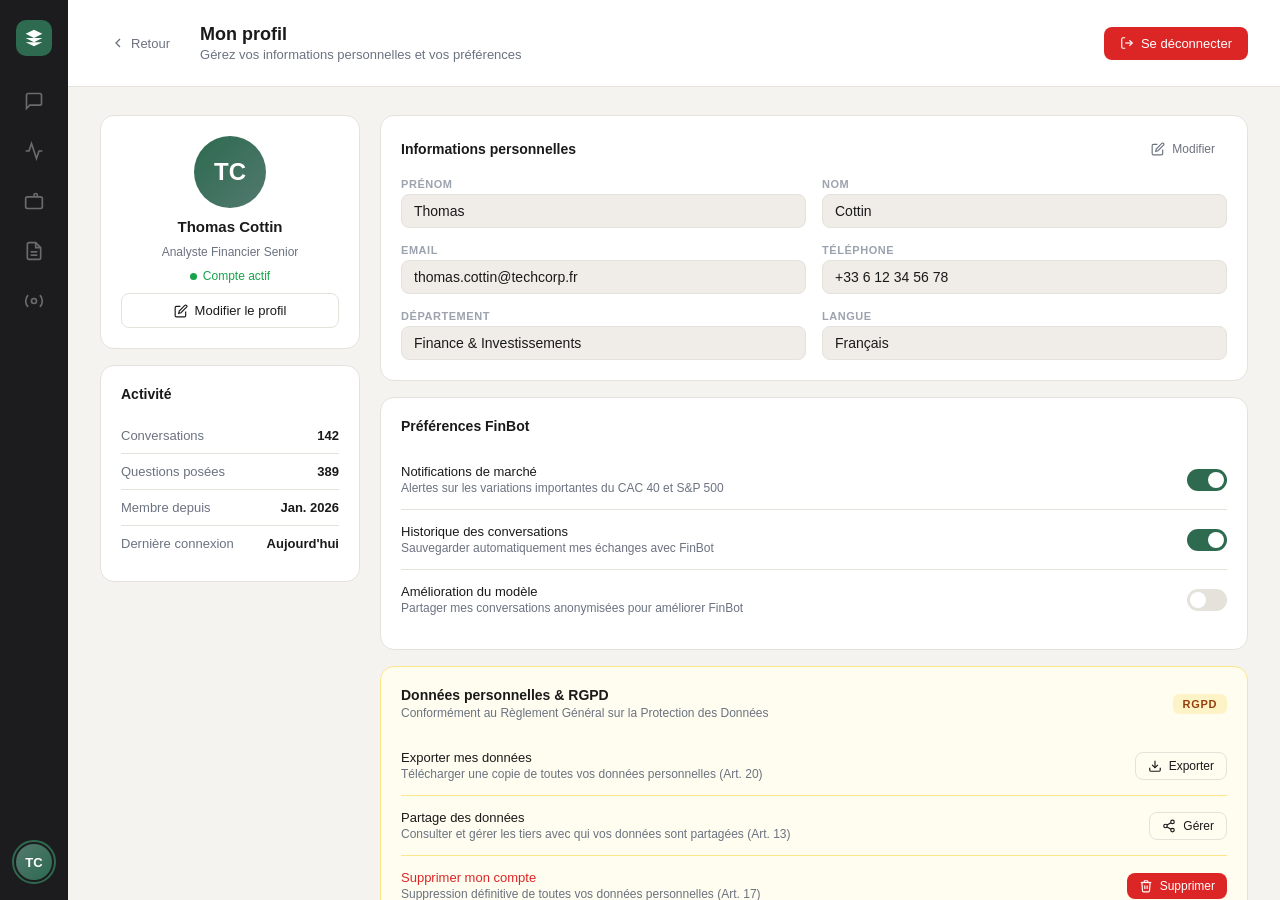
==== profile.html @ c11d5fe6 "feat: add profile page and styles for user profile management" ====
<!DOCTYPE html>
<html lang="fr">
<head>
  <meta charset="UTF-8" />
  <meta name="viewport" content="width=device-width, initial-scale=1.0" />
  <title>TechCorp — Mon profil</title>
  <link rel="stylesheet" href="style.css" />
  <link rel="stylesheet" href="profile.css" />
</head>
<body>

  <!-- SIDEBAR -->
  <nav class="sidebar">
    <div class="sidebar-logo">
      <svg viewBox="0 0 24 24"><path d="M12 2L2 7l10 5 10-5-10-5zM2 17l10 5 10-5M2 12l10 5 10-5"/></svg>
    </div>
    <div class="sidebar-icon" title="Chat" onclick="window.location.href='index.html'">
      <svg viewBox="0 0 24 24" fill="none" stroke="currentColor" stroke-width="2"><path d="M21 15a2 2 0 0 1-2 2H7l-4 4V5a2 2 0 0 1 2-2h14a2 2 0 0 1 2 2z"/></svg>
    </div>
    <div class="sidebar-icon" title="Marchés">
      <svg viewBox="0 0 24 24" fill="none" stroke="currentColor" stroke-width="2"><polyline points="22 12 18 12 15 21 9 3 6 12 2 12"/></svg>
    </div>
    <div class="sidebar-icon" title="Portefeuille">
      <svg viewBox="0 0 24 24" fill="none" stroke="currentColor" stroke-width="2"><rect x="2" y="7" width="20" height="14" rx="2"/><path d="M16 7V5a2 2 0 0 0-4 0v2"/></svg>
    </div>
    <div class="sidebar-icon" title="Rapports">
      <svg viewBox="0 0 24 24" fill="none" stroke="currentColor" stroke-width="2"><path d="M14 2H6a2 2 0 0 0-2 2v16a2 2 0 0 0 2 2h12a2 2 0 0 0 2-2V8z"/><polyline points="14 2 14 8 20 8"/><line x1="16" y1="13" x2="8" y2="13"/><line x1="16" y1="17" x2="8" y2="17"/></svg>
    </div>
    <div class="sidebar-icon" title="Paramètres">
      <svg viewBox="0 0 24 24" fill="none" stroke="currentColor" stroke-width="2"><circle cx="12" cy="12" r="3"/><path d="M19.07 4.93a10 10 0 0 1 0 14.14M4.93 4.93a10 10 0 0 0 0 14.14"/></svg>
    </div>
    <div class="sidebar-spacer"></div>
    <div class="sidebar-avatar sidebar-avatar--active" title="Mon profil">TC</div>
  </nav>

  <!-- MAIN -->
  <main class="profile-main">

    <!-- HEADER -->
    <header class="profile-header">
      <div class="profile-header-left">
        <a href="index.html" class="back-btn">
          <svg viewBox="0 0 24 24" fill="none" stroke="currentColor" stroke-width="2"><polyline points="15 18 9 12 15 6"/></svg>
          Retour
        </a>
        <div>
          <h1 class="profile-title">Mon profil</h1>
          <p class="profile-subtitle">Gérez vos informations personnelles et vos préférences</p>
        </div>
      </div>
      <button class="btn btn--danger" onclick="openModal('modal-logout')">
        <svg viewBox="0 0 24 24" fill="none" stroke="currentColor" stroke-width="2"><path d="M9 21H5a2 2 0 0 1-2-2V5a2 2 0 0 1 2-2h4"/><polyline points="16 17 21 12 16 7"/><line x1="21" y1="12" x2="9" y2="12"/></svg>
        Se déconnecter
      </button>
    </header>

    <div class="profile-body">

      <!-- COLONNE GAUCHE -->
      <div class="profile-left">

        <!-- Avatar card -->
        <div class="card card--center">
          <div class="avatar-circle">TC</div>
          <div class="avatar-name">Thomas Cottin</div>
          <div class="avatar-role">Analyste Financier Senior</div>
          <div class="avatar-badge">
            <span class="status-dot"></span>
            Compte actif
          </div>
          <button class="btn btn--outline btn--full" onclick="openEdit()">
            <svg viewBox="0 0 24 24" fill="none" stroke="currentColor" stroke-width="2"><path d="M11 4H4a2 2 0 0 0-2 2v14a2 2 0 0 0 2 2h14a2 2 0 0 0 2-2v-7"/><path d="M18.5 2.5a2.121 2.121 0 0 1 3 3L12 15l-4 1 1-4 9.5-9.5z"/></svg>
            Modifier le profil
          </button>
        </div>

        <!-- Statistiques -->
        <div class="card">
          <div class="card-title">Activité</div>
          <div class="stat-list">
            <div class="stat-item">
              <span class="stat-label">Conversations</span>
              <span class="stat-value">142</span>
            </div>
            <div class="stat-item">
              <span class="stat-label">Questions posées</span>
              <span class="stat-value">389</span>
            </div>
            <div class="stat-item">
              <span class="stat-label">Membre depuis</span>
              <span class="stat-value">Jan. 2026</span>
            </div>
            <div class="stat-item">
              <span class="stat-label">Dernière connexion</span>
              <span class="stat-value">Aujourd'hui</span>
            </div>
          </div>
        </div>

      </div>

      <!-- COLONNE DROITE -->
      <div class="profile-right">

        <!-- Informations personnelles -->
        <div class="card">
          <div class="card-header">
            <div class="card-title">Informations personnelles</div>
            <button class="btn btn--ghost btn--sm" onclick="openEdit()">
              <svg viewBox="0 0 24 24" fill="none" stroke="currentColor" stroke-width="2"><path d="M11 4H4a2 2 0 0 0-2 2v14a2 2 0 0 0 2 2h14a2 2 0 0 0 2-2v-7"/><path d="M18.5 2.5a2.121 2.121 0 0 1 3 3L12 15l-4 1 1-4 9.5-9.5z"/></svg>
              Modifier
            </button>
          </div>
          <div class="field-grid">
            <div class="field">
              <div class="field-label">Prénom</div>
              <div class="field-value">Thomas</div>
            </div>
            <div class="field">
              <div class="field-label">Nom</div>
              <div class="field-value">Cottin</div>
            </div>
            <div class="field">
              <div class="field-label">Email</div>
              <div class="field-value">thomas.cottin@techcorp.fr</div>
            </div>
            <div class="field">
              <div class="field-label">Téléphone</div>
              <div class="field-value">+33 6 12 34 56 78</div>
            </div>
            <div class="field">
              <div class="field-label">Département</div>
              <div class="field-value">Finance & Investissements</div>
            </div>
            <div class="field">
              <div class="field-label">Langue</div>
              <div class="field-value">Français</div>
            </div>
          </div>
        </div>

        <!-- Préférences -->
        <div class="card">
          <div class="card-title">Préférences FinBot</div>
          <div class="pref-list">
            <div class="pref-item">
              <div>
                <div class="pref-label">Notifications de marché</div>
                <div class="pref-sub">Alertes sur les variations importantes du CAC 40 et S&P 500</div>
              </div>
              <label class="toggle">
                <input type="checkbox" checked />
                <span class="toggle-slider"></span>
              </label>
            </div>
            <div class="pref-item">
              <div>
                <div class="pref-label">Historique des conversations</div>
                <div class="pref-sub">Sauvegarder automatiquement mes échanges avec FinBot</div>
              </div>
              <label class="toggle">
                <input type="checkbox" checked />
                <span class="toggle-slider"></span>
              </label>
            </div>
            <div class="pref-item">
              <div>
                <div class="pref-label">Amélioration du modèle</div>
                <div class="pref-sub">Partager mes conversations anonymisées pour améliorer FinBot</div>
              </div>
              <label class="toggle">
                <input type="checkbox" />
                <span class="toggle-slider"></span>
              </label>
            </div>
          </div>
        </div>

        <!-- RGPD -->
        <div class="card card--rgpd">
          <div class="card-header">
            <div>
              <div class="card-title">Données personnelles & RGPD</div>
              <div class="card-sub">Conformément au Règlement Général sur la Protection des Données</div>
            </div>
            <div class="rgpd-badge">RGPD</div>
          </div>
          <div class="rgpd-actions">
            <div class="rgpd-item">
              <div>
                <div class="rgpd-item-title">Exporter mes données</div>
                <div class="rgpd-item-sub">Télécharger une copie de toutes vos données personnelles (Art. 20)</div>
              </div>
              <button class="btn btn--outline btn--sm" onclick="openModal('modal-export')">
                <svg viewBox="0 0 24 24" fill="none" stroke="currentColor" stroke-width="2"><path d="M21 15v4a2 2 0 0 1-2 2H5a2 2 0 0 1-2-2v-4"/><polyline points="7 10 12 15 17 10"/><line x1="12" y1="15" x2="12" y2="3"/></svg>
                Exporter
              </button>
            </div>
            <div class="rgpd-divider"></div>
            <div class="rgpd-item">
              <div>
                <div class="rgpd-item-title">Partage des données</div>
                <div class="rgpd-item-sub">Consulter et gérer les tiers avec qui vos données sont partagées (Art. 13)</div>
              </div>
              <button class="btn btn--outline btn--sm" onclick="openModal('modal-sharing')">
                <svg viewBox="0 0 24 24" fill="none" stroke="currentColor" stroke-width="2"><circle cx="18" cy="5" r="3"/><circle cx="6" cy="12" r="3"/><circle cx="18" cy="19" r="3"/><line x1="8.59" y1="13.51" x2="15.42" y2="17.49"/><line x1="15.41" y1="6.51" x2="8.59" y2="10.49"/></svg>
                Gérer
              </button>
            </div>
            <div class="rgpd-divider"></div>
            <div class="rgpd-item rgpd-item--danger">
              <div>
                <div class="rgpd-item-title rgpd-item-title--danger">Supprimer mon compte</div>
                <div class="rgpd-item-sub">Suppression définitive de toutes vos données personnelles (Art. 17)</div>
              </div>
              <button class="btn btn--danger btn--sm" onclick="openModal('modal-delete')">
                <svg viewBox="0 0 24 24" fill="none" stroke="currentColor" stroke-width="2"><polyline points="3 6 5 6 21 6"/><path d="M19 6l-1 14a2 2 0 0 1-2 2H8a2 2 0 0 1-2-2L5 6"/><path d="M10 11v6"/><path d="M14 11v6"/><path d="M9 6V4a1 1 0 0 1 1-1h4a1 1 0 0 1 1 1v2"/></svg>
                Supprimer
              </button>
            </div>
          </div>
        </div>

      </div>
    </div>
  </main>

  <!-- ── MODALS ── -->

  <!-- Modal : Modifier profil -->
  <div class="modal-overlay" id="modal-edit" onclick="closeOnOverlay(event, 'modal-edit')">
    <div class="modal">
      <div class="modal-header">
        <div class="modal-title">Modifier le profil</div>
        <button class="modal-close" onclick="closeModal('modal-edit')">
          <svg viewBox="0 0 24 24" fill="none" stroke="currentColor" stroke-width="2"><line x1="18" y1="6" x2="6" y2="18"/><line x1="6" y1="6" x2="18" y2="18"/></svg>
        </button>
      </div>
      <div class="modal-body">
        <div class="form-grid">
          <div class="form-field">
            <label>Prénom</label>
            <input type="text" value="Thomas" />
          </div>
          <div class="form-field">
            <label>Nom</label>
            <input type="text" value="Cottin" />
          </div>
          <div class="form-field form-field--full">
            <label>Email</label>
            <input type="email" value="thomas.cottin@techcorp.fr" />
          </div>
          <div class="form-field">
            <label>Téléphone</label>
            <input type="tel" value="+33 6 12 34 56 78" />
          </div>
          <div class="form-field">
            <label>Département</label>
            <input type="text" value="Finance & Investissements" />
          </div>
        </div>
      </div>
      <div class="modal-footer">
        <button class="btn btn--ghost" onclick="closeModal('modal-edit')">Annuler</button>
        <button class="btn btn--primary" onclick="closeModal('modal-edit')">Enregistrer</button>
      </div>
    </div>
  </div>

  <!-- Modal : Export données -->
  <div class="modal-overlay" id="modal-export" onclick="closeOnOverlay(event, 'modal-export')">
    <div class="modal">
      <div class="modal-header">
        <div class="modal-title">Exporter mes données</div>
        <button class="modal-close" onclick="closeModal('modal-export')">
          <svg viewBox="0 0 24 24" fill="none" stroke="currentColor" stroke-width="2"><line x1="18" y1="6" x2="6" y2="18"/><line x1="6" y1="6" x2="18" y2="18"/></svg>
        </button>
      </div>
      <div class="modal-body">
        <p class="modal-text">Conformément à l'article 20 du RGPD (droit à la portabilité), vous pouvez télécharger une copie de toutes vos données personnelles stockées sur nos serveurs.</p>
        <div class="export-list">
          <div class="export-item">
            <svg viewBox="0 0 24 24" fill="none" stroke="currentColor" stroke-width="2"><path d="M14 2H6a2 2 0 0 0-2 2v16a2 2 0 0 0 2 2h12a2 2 0 0 0 2-2V8z"/></svg>
            Informations du compte
          </div>
          <div class="export-item">
            <svg viewBox="0 0 24 24" fill="none" stroke="currentColor" stroke-width="2"><path d="M21 15a2 2 0 0 1-2 2H7l-4 4V5a2 2 0 0 1 2-2h14a2 2 0 0 1 2 2z"/></svg>
            Historique des conversations (142)
          </div>
          <div class="export-item">
            <svg viewBox="0 0 24 24" fill="none" stroke="currentColor" stroke-width="2"><circle cx="12" cy="12" r="3"/></svg>
            Préférences et paramètres
          </div>
        </div>
        <p class="modal-notice">Vous recevrez un email avec le lien de téléchargement sous 24h.</p>
      </div>
      <div class="modal-footer">
        <button class="btn btn--ghost" onclick="closeModal('modal-export')">Annuler</button>
        <button class="btn btn--primary" onclick="closeModal('modal-export')">Demander l'export</button>
      </div>
    </div>
  </div>

  <!-- Modal : Partage données -->
  <div class="modal-overlay" id="modal-sharing" onclick="closeOnOverlay(event, 'modal-sharing')">
    <div class="modal">
      <div class="modal-header">
        <div class="modal-title">Partage des données</div>
        <button class="modal-close" onclick="closeModal('modal-sharing')">
          <svg viewBox="0 0 24 24" fill="none" stroke="currentColor" stroke-width="2"><line x1="18" y1="6" x2="6" y2="18"/><line x1="6" y1="6" x2="18" y2="18"/></svg>
        </button>
      </div>
      <div class="modal-body">
        <p class="modal-text">Conformément à l'article 13 du RGPD, voici les tiers avec qui vos données peuvent être partagées :</p>
        <div class="sharing-list">
          <div class="sharing-item">
            <div>
              <div class="sharing-name">TechCorp Industries</div>
              <div class="sharing-purpose">Hébergement et traitement des données</div>
            </div>
            <span class="sharing-tag sharing-tag--required">Requis</span>
          </div>
          <div class="sharing-item">
            <div>
              <div class="sharing-name">Amélioration du modèle FinBot</div>
              <div class="sharing-purpose">Conversations anonymisées pour l'entraînement</div>
            </div>
            <label class="toggle">
              <input type="checkbox" />
              <span class="toggle-slider"></span>
            </label>
          </div>
          <div class="sharing-item">
            <div>
              <div class="sharing-name">Analyses statistiques internes</div>
              <div class="sharing-purpose">Amélioration des performances de la plateforme</div>
            </div>
            <label class="toggle">
              <input type="checkbox" checked />
              <span class="toggle-slider"></span>
            </label>
          </div>
        </div>
      </div>
      <div class="modal-footer">
        <button class="btn btn--ghost" onclick="closeModal('modal-sharing')">Fermer</button>
        <button class="btn btn--primary" onclick="closeModal('modal-sharing')">Enregistrer</button>
      </div>
    </div>
  </div>

  <!-- Modal : Déconnexion -->
  <div class="modal-overlay" id="modal-logout" onclick="closeOnOverlay(event, 'modal-logout')">
    <div class="modal modal--sm">
      <div class="modal-header">
        <div class="modal-title">Se déconnecter</div>
        <button class="modal-close" onclick="closeModal('modal-logout')">
          <svg viewBox="0 0 24 24" fill="none" stroke="currentColor" stroke-width="2"><line x1="18" y1="6" x2="6" y2="18"/><line x1="6" y1="6" x2="18" y2="18"/></svg>
        </button>
      </div>
      <div class="modal-body">
        <p class="modal-text">Êtes-vous sûr de vouloir vous déconnecter de votre session TechCorp ?</p>
      </div>
      <div class="modal-footer">
        <button class="btn btn--ghost" onclick="closeModal('modal-logout')">Annuler</button>
        <button class="btn btn--danger" onclick="closeModal('modal-logout')">Se déconnecter</button>
      </div>
    </div>
  </div>

  <!-- Modal : Suppression compte -->
  <div class="modal-overlay" id="modal-delete" onclick="closeOnOverlay(event, 'modal-delete')">
    <div class="modal modal--sm">
      <div class="modal-header modal-header--danger">
        <div class="modal-title">Supprimer mon compte</div>
        <button class="modal-close" onclick="closeModal('modal-delete')">
          <svg viewBox="0 0 24 24" fill="none" stroke="currentColor" stroke-width="2"><line x1="18" y1="6" x2="6" y2="18"/><line x1="6" y1="6" x2="18" y2="18"/></svg>
        </button>
      </div>
      <div class="modal-body">
        <p class="modal-text">Cette action est <strong>irréversible</strong>. Toutes vos données personnelles, conversations et préférences seront définitivement supprimées conformément à l'article 17 du RGPD (droit à l'effacement).</p>
        <div class="delete-confirm">
          <label class="form-field">
            <span>Tapez <strong>SUPPRIMER</strong> pour confirmer</span>
            <input type="text" placeholder="SUPPRIMER" id="delete-confirm-input" oninput="checkDeleteConfirm()" />
          </label>
        </div>
      </div>
      <div class="modal-footer">
        <button class="btn btn--ghost" onclick="closeModal('modal-delete')">Annuler</button>
        <button class="btn btn--danger" id="delete-confirm-btn" disabled onclick="closeModal('modal-delete')">Supprimer définitivement</button>
      </div>
    </div>
  </div>

  <script>
    function openModal(id) {
      document.getElementById(id).classList.add('modal-overlay--open');
    }

    function closeModal(id) {
      document.getElementById(id).classList.remove('modal-overlay--open');
    }

    function closeOnOverlay(e, id) {
      if (e.target === e.currentTarget) closeModal(id);
    }

    function openEdit() {
      openModal('modal-edit');
    }

    function checkDeleteConfirm() {
      const val = document.getElementById('delete-confirm-input').value;
      document.getElementById('delete-confirm-btn').disabled = val !== 'SUPPRIMER';
    }

    document.addEventListener('keydown', e => {
      if (e.key === 'Escape') {
        document.querySelectorAll('.modal-overlay--open').forEach(m => m.classList.remove('modal-overlay--open'));
      }
    });
  </script>
</body>
</html>
---- style.css ----
* { margin: 0; padding: 0; box-sizing: border-box; }

:root {
  --bg: #f4f3ef;
  --surface: #ffffff;
  --surface-2: #f0ede8;
  --border: #e5e2db;
  --accent: #2d6a4f;
  --accent-light: #d8ede3;
  --accent-muted: #52796f;
  --text: #1a1a1a;
  --text-muted: #6b7280;
  --text-light: #9ca3af;
  --sidebar-bg: #1c1c1e;
  --sidebar-text: #e5e5e5;
  --sidebar-muted: #6b6b6b;
  --sidebar-active: #2d6a4f;
  --positive: #16a34a;
  --negative: #dc2626;
  --radius: 14px;
  --radius-sm: 8px;
}

body {
  font-family: -apple-system, BlinkMacSystemFont, 'Segoe UI', sans-serif;
  background: var(--bg);
  color: var(--text);
  height: 100vh;
  display: flex;
  overflow: hidden;
}

/* ── SIDEBAR ── */
.sidebar {
  width: 68px;
  background: var(--sidebar-bg);
  display: flex;
  flex-direction: column;
  align-items: center;
  padding: 20px 0;
  gap: 8px;
  flex-shrink: 0;
  z-index: 10;
}

.sidebar-logo {
  width: 36px;
  height: 36px;
  background: var(--accent);
  border-radius: 10px;
  display: flex;
  align-items: center;
  justify-content: center;
  margin-bottom: 16px;
}

.sidebar-logo svg { width: 20px; height: 20px; fill: white; }

.sidebar-icon {
  width: 42px;
  height: 42px;
  border-radius: 12px;
  display: flex;
  align-items: center;
  justify-content: center;
  cursor: pointer;
  transition: background 0.15s;
  color: var(--sidebar-muted);
  position: relative;
}

.sidebar-icon:hover { background: #2a2a2c; color: var(--sidebar-text); }
.sidebar-icon.active { background: var(--sidebar-active); color: white; }
.sidebar-icon svg { width: 20px; height: 20px; }

.sidebar-spacer { flex: 1; }

.sidebar-avatar {
  width: 36px;
  height: 36px;
  border-radius: 50%;
  background: linear-gradient(135deg, #52796f, #2d6a4f);
  display: flex;
  align-items: center;
  justify-content: center;
  font-weight: 600;
  font-size: 13px;
  color: white;
  cursor: pointer;
}

/* ── HISTORY PANEL ── */
.history-panel {
  width: 260px;
  background: var(--surface);
  border-right: 1px solid var(--border);
  display: flex;
  flex-direction: column;
  flex-shrink: 0;
}

.history-header {
  padding: 20px 18px 14px;
  border-bottom: 1px solid var(--border);
}

.history-header h2 {
  font-size: 15px;
  font-weight: 600;
  color: var(--text);
  margin-bottom: 12px;
}

.new-chat-btn {
  width: 100%;
  padding: 9px 14px;
  background: var(--accent);
  color: white;
  border: none;
  border-radius: var(--radius-sm);
  font-size: 13px;
  font-weight: 500;
  cursor: pointer;
  display: flex;
  align-items: center;
  gap: 7px;
  transition: background 0.15s;
}

.new-chat-btn:hover { background: #245c43; }
.new-chat-btn svg { width: 14px; height: 14px; }

.history-search {
  padding: 12px 18px;
  border-bottom: 1px solid var(--border);
}

.history-search input {
  width: 100%;
  padding: 8px 12px;
  background: var(--surface-2);
  border: 1px solid var(--border);
  border-radius: var(--radius-sm);
  font-size: 13px;
  color: var(--text);
  outline: none;
}

.history-search input::placeholder { color: var(--text-light); }
.history-search input:focus { border-color: var(--accent-muted); }

.history-list { flex: 1; overflow-y: auto; padding: 10px; }

.history-group-label--spaced { margin-top: 10px; }

.history-group-label {
  font-size: 11px;
  font-weight: 600;
  text-transform: uppercase;
  letter-spacing: 0.06em;
  color: var(--text-light);
  padding: 8px 8px 4px;
}

.history-item {
  padding: 9px 10px;
  border-radius: var(--radius-sm);
  cursor: pointer;
  transition: background 0.12s;
  margin-bottom: 2px;
}

.history-item:hover { background: var(--surface-2); }
.history-item.active { background: var(--accent-light); }

.history-item-title {
  font-size: 13px;
  font-weight: 500;
  color: var(--text);
  white-space: nowrap;
  overflow: hidden;
  text-overflow: ellipsis;
}

.history-item.active .history-item-title { color: var(--accent); }

.history-item-meta {
  font-size: 11px;
  color: var(--text-light);
  margin-top: 2px;
}

/* ── MAIN AREA ── */
.main {
  flex: 1;
  display: flex;
  flex-direction: column;
  min-width: 0;
}

/* ── TOPBAR ── */
.topbar {
  height: 64px;
  background: var(--surface);
  border-bottom: 1px solid var(--border);
  display: flex;
  align-items: center;
  padding: 0 24px;
  gap: 16px;
  flex-shrink: 0;
}

.topbar-bot {
  display: flex;
  align-items: center;
  gap: 10px;
}

.bot-avatar {
  width: 36px;
  height: 36px;
  background: linear-gradient(135deg, #2d6a4f, #52796f);
  border-radius: 10px;
  display: flex;
  align-items: center;
  justify-content: center;
  position: relative;
}

.bot-avatar svg { width: 18px; height: 18px; fill: white; }

.bot-status-dot {
  position: absolute;
  bottom: -2px;
  right: -2px;
  width: 9px;
  height: 9px;
  background: #22c55e;
  border-radius: 50%;
  border: 2px solid var(--surface);
}

.bot-info { display: flex; flex-direction: column; }
.bot-name { font-size: 14px; font-weight: 600; }
.bot-status { font-size: 11px; color: var(--positive); }

.topbar-spacer { flex: 1; }

/* KPI ticker */
.kpi-ticker {
  display: flex;
  gap: 20px;
}

.kpi-item {
  display: flex;
  flex-direction: column;
  align-items: flex-end;
}

.kpi-label { font-size: 10px; color: var(--text-light); font-weight: 500; letter-spacing: 0.04em; }
.kpi-value { font-size: 13px; font-weight: 600; }
.kpi-change { font-size: 10px; font-weight: 500; }
.kpi-change.up { color: var(--positive); }
.kpi-change.down { color: var(--negative); }

.topbar-date { font-size: 12px; color: var(--text-light); }

.topbar-divider {
  width: 1px;
  height: 28px;
  background: var(--border);
  margin: 0 4px;
}

/* ── CHAT AREA ── */
.chat-area {
  flex: 1;
  overflow-y: auto;
  padding: 28px 32px;
  display: flex;
  flex-direction: column;
  gap: 20px;
}

/* Welcome state */
.welcome {
  display: flex;
  flex-direction: column;
  align-items: center;
  justify-content: center;
  flex: 1;
  gap: 20px;
  padding: 40px;
  text-align: center;
}

.welcome-icon {
  width: 56px;
  height: 56px;
  background: var(--accent-light);
  border-radius: 16px;
  display: flex;
  align-items: center;
  justify-content: center;
}

.welcome-icon svg { width: 28px; height: 28px; fill: var(--accent); }

.welcome h1 {
  font-size: 22px;
  font-weight: 700;
  color: var(--text);
}

.welcome p {
  font-size: 14px;
  color: var(--text-muted);
  max-width: 380px;
  line-height: 1.6;
}

.suggestion-grid {
  display: grid;
  grid-template-columns: 1fr 1fr;
  gap: 10px;
  max-width: 600px;
  width: 100%;
  margin-top: 8px;
}

.suggestion-card {
  background: var(--surface);
  border: 1px solid var(--border);
  border-radius: var(--radius);
  padding: 14px 16px;
  cursor: pointer;
  text-align: left;
  transition: border-color 0.15s, box-shadow 0.15s;
}

.suggestion-card:hover {
  border-color: var(--accent-muted);
  box-shadow: 0 2px 12px rgba(0, 0, 0, 0.06);
}

.suggestion-card-icon { font-size: 18px; margin-bottom: 6px; }
.suggestion-card-text { font-size: 13px; font-weight: 500; color: var(--text); line-height: 1.4; }
.suggestion-card-sub { font-size: 11px; color: var(--text-light); margin-top: 3px; }

/* Messages */
.message-row {
  display: flex;
  gap: 12px;
  align-items: flex-start;
}

.message-row.user { flex-direction: row-reverse; }

.msg-avatar {
  width: 32px;
  height: 32px;
  border-radius: 9px;
  flex-shrink: 0;
  display: flex;
  align-items: center;
  justify-content: center;
  font-size: 12px;
  font-weight: 600;
}

.msg-avatar.bot {
  background: linear-gradient(135deg, #2d6a4f, #52796f);
  color: white;
}

.msg-avatar.user {
  background: var(--surface-2);
  color: var(--text-muted);
  border: 1px solid var(--border);
}

.msg-avatar svg { width: 15px; height: 15px; }

.message-bubble {
  max-width: 68%;
  padding: 12px 16px;
  border-radius: var(--radius);
  font-size: 14px;
  line-height: 1.6;
}

.message-row.bot .message-bubble {
  background: var(--surface);
  border: 1px solid var(--border);
  color: var(--text);
  border-top-left-radius: 4px;
}

.message-row.user .message-bubble {
  background: var(--accent);
  color: white;
  border-top-right-radius: 4px;
}

.message-time {
  font-size: 10px;
  color: var(--text-light);
  margin-top: 4px;
  padding: 0 4px;
}

.message-row.user .message-time { text-align: right; }

.typing-indicator {
  display: flex;
  gap: 4px;
  align-items: center;
  padding: 14px 16px;
}

.typing-dot {
  width: 7px;
  height: 7px;
  background: var(--text-light);
  border-radius: 50%;
  animation: bounce 1.2s infinite;
}

.typing-dot:nth-child(2) { animation-delay: 0.2s; }
.typing-dot:nth-child(3) { animation-delay: 0.4s; }

@keyframes bounce {
  0%, 60%, 100% { transform: translateY(0); }
  30% { transform: translateY(-5px); }
}

/* ── INPUT ZONE ── */
.input-zone {
  padding: 16px 24px 20px;
  background: var(--surface);
  border-top: 1px solid var(--border);
  flex-shrink: 0;
}

.input-suggestions {
  display: flex;
  gap: 8px;
  margin-bottom: 10px;
  flex-wrap: wrap;
}

.chip {
  padding: 5px 12px;
  background: var(--surface-2);
  border: 1px solid var(--border);
  border-radius: 20px;
  font-size: 12px;
  color: var(--text-muted);
  cursor: pointer;
  transition: all 0.12s;
  white-space: nowrap;
}

.chip:hover {
  background: var(--accent-light);
  border-color: var(--accent-muted);
  color: var(--accent);
}

.input-row {
  display: flex;
  gap: 10px;
  align-items: flex-end;
}

.input-wrapper {
  flex: 1;
  background: var(--surface-2);
  border: 1px solid var(--border);
  border-radius: var(--radius);
  display: flex;
  align-items: flex-end;
  padding: 10px 14px;
  gap: 10px;
  transition: border-color 0.15s;
}

.input-wrapper:focus-within { border-color: var(--accent-muted); }

#chat-input {
  flex: 1;
  background: none;
  border: none;
  outline: none;
  font-size: 14px;
  color: var(--text);
  resize: none;
  max-height: 120px;
  line-height: 1.5;
  font-family: inherit;
}

#chat-input::placeholder { color: var(--text-light); }

.send-btn {
  width: 36px;
  height: 36px;
  background: var(--accent);
  border: none;
  border-radius: 9px;
  cursor: pointer;
  display: flex;
  align-items: center;
  justify-content: center;
  transition: background 0.15s;
  flex-shrink: 0;
}

.send-btn:hover { background: #245c43; }
.send-btn:disabled { background: var(--border); cursor: default; }
.send-btn svg { width: 16px; height: 16px; fill: white; }

.input-footer {
  font-size: 11px;
  color: var(--text-light);
  margin-top: 8px;
  text-align: center;
}

/* ── WIP PAGE ── */
.wip-screen {
  display: flex;
  flex-direction: column;
  align-items: center;
  justify-content: center;
  flex: 1;
  gap: 24px;
  padding: 40px;
  text-align: center;
}

.wip-chart {
  display: flex;
  align-items: flex-end;
  gap: 6px;
  height: 64px;
}

.wip-bar {
  width: 10px;
  background: var(--accent);
  border-radius: 4px 4px 0 0;
  opacity: 0.85;
  animation: wip-grow 1.4s ease-in-out infinite alternate;
}

.wip-bar:nth-child(1) { animation-delay: 0s;    --h: 30%; }
.wip-bar:nth-child(2) { animation-delay: 0.15s; --h: 70%; }
.wip-bar:nth-child(3) { animation-delay: 0.30s; --h: 45%; }
.wip-bar:nth-child(4) { animation-delay: 0.45s; --h: 90%; }
.wip-bar:nth-child(5) { animation-delay: 0.60s; --h: 55%; }
.wip-bar:nth-child(6) { animation-delay: 0.75s; --h: 80%; }
.wip-bar:nth-child(7) { animation-delay: 0.90s; --h: 35%; }

@keyframes wip-grow {
  from { height: calc(var(--h) * 0.3); opacity: 0.4; }
  to   { height: var(--h);             opacity: 1; }
}

.wip-title {
  font-size: 20px;
  font-weight: 700;
  color: var(--text);
}

.wip-sub {
  font-size: 14px;
  color: var(--text-muted);
  max-width: 360px;
  line-height: 1.65;
}

.wip-badge {
  display: inline-flex;
  align-items: center;
  gap: 6px;
  padding: 6px 14px;
  background: var(--accent-light);
  color: var(--accent);
  border-radius: 20px;
  font-size: 12px;
  font-weight: 600;
}

.wip-dot {
  width: 7px;
  height: 7px;
  background: var(--accent);
  border-radius: 50%;
  animation: wip-pulse 1.2s ease-in-out infinite;
}

@keyframes wip-pulse {
  0%, 100% { transform: scale(1); opacity: 1; }
  50%       { transform: scale(1.5); opacity: 0.5; }
}

/* ── SCROLLBAR ── */
::-webkit-scrollbar { width: 4px; }
::-webkit-scrollbar-track { background: transparent; }
::-webkit-scrollbar-thumb { background: var(--border); border-radius: 4px; }
---- profile.css ----
/* ── LAYOUT ── */
.profile-main {
  flex: 1;
  display: flex;
  flex-direction: column;
  overflow-y: auto;
  background: var(--bg);
}

.profile-header {
  display: flex;
  align-items: center;
  justify-content: space-between;
  padding: 24px 32px;
  background: var(--surface);
  border-bottom: 1px solid var(--border);
  flex-shrink: 0;
}

.profile-header-left {
  display: flex;
  align-items: center;
  gap: 20px;
}

.profile-title {
  font-size: 18px;
  font-weight: 700;
  color: var(--text);
}

.profile-subtitle {
  font-size: 13px;
  color: var(--text-muted);
  margin-top: 2px;
}

.back-btn {
  display: flex;
  align-items: center;
  gap: 5px;
  font-size: 13px;
  color: var(--text-muted);
  text-decoration: none;
  padding: 6px 10px;
  border-radius: var(--radius-sm);
  transition: background 0.12s, color 0.12s;
}

.back-btn:hover { background: var(--surface-2); color: var(--text); }
.back-btn svg { width: 16px; height: 16px; }

.profile-body {
  display: grid;
  grid-template-columns: 260px 1fr;
  gap: 20px;
  padding: 28px 32px;
  align-items: start;
}

.profile-left { display: flex; flex-direction: column; gap: 16px; }
.profile-right { display: flex; flex-direction: column; gap: 16px; }

/* ── CARDS ── */
.card {
  background: var(--surface);
  border: 1px solid var(--border);
  border-radius: var(--radius);
  padding: 20px;
}

.card--center { display: flex; flex-direction: column; align-items: center; text-align: center; gap: 10px; }

.card--rgpd { border-color: #fde68a; background: #fffdf0; }

.card-header {
  display: flex;
  align-items: center;
  justify-content: space-between;
  margin-bottom: 16px;
}

.card-title {
  font-size: 14px;
  font-weight: 600;
  color: var(--text);
  margin-bottom: 16px;
}

.card-header .card-title { margin-bottom: 0; }

.card-sub {
  font-size: 12px;
  color: var(--text-muted);
  margin-top: 3px;
}

/* ── AVATAR ── */
.avatar-circle {
  width: 72px;
  height: 72px;
  border-radius: 50%;
  background: linear-gradient(135deg, #2d6a4f, #52796f);
  display: flex;
  align-items: center;
  justify-content: center;
  font-size: 24px;
  font-weight: 700;
  color: white;
}

.avatar-name { font-size: 15px; font-weight: 600; color: var(--text); }
.avatar-role { font-size: 12px; color: var(--text-muted); }

.avatar-badge {
  display: flex;
  align-items: center;
  gap: 6px;
  font-size: 12px;
  color: var(--positive);
  font-weight: 500;
}

.status-dot {
  width: 7px;
  height: 7px;
  background: var(--positive);
  border-radius: 50%;
}

/* ── STATS ── */
.stat-list { display: flex; flex-direction: column; gap: 0; }

.stat-item {
  display: flex;
  justify-content: space-between;
  align-items: center;
  padding: 10px 0;
  border-bottom: 1px solid var(--border);
}

.stat-item:last-child { border-bottom: none; }

.stat-label { font-size: 13px; color: var(--text-muted); }
.stat-value { font-size: 13px; font-weight: 600; color: var(--text); }

/* ── FIELD GRID ── */
.field-grid {
  display: grid;
  grid-template-columns: 1fr 1fr;
  gap: 16px;
}

.field { display: flex; flex-direction: column; gap: 4px; }

.field-label {
  font-size: 11px;
  font-weight: 600;
  text-transform: uppercase;
  letter-spacing: 0.05em;
  color: var(--text-light);
}

.field-value {
  font-size: 14px;
  color: var(--text);
  padding: 8px 12px;
  background: var(--surface-2);
  border-radius: var(--radius-sm);
  border: 1px solid var(--border);
}

/* ── TOGGLE ── */
.toggle { position: relative; display: inline-block; width: 40px; height: 22px; flex-shrink: 0; }
.toggle input { opacity: 0; width: 0; height: 0; }

.toggle-slider {
  position: absolute;
  inset: 0;
  background: var(--border);
  border-radius: 22px;
  cursor: pointer;
  transition: background 0.2s;
}

.toggle-slider::before {
  content: '';
  position: absolute;
  width: 16px;
  height: 16px;
  left: 3px;
  top: 3px;
  background: white;
  border-radius: 50%;
  transition: transform 0.2s;
}

.toggle input:checked + .toggle-slider { background: var(--accent); }
.toggle input:checked + .toggle-slider::before { transform: translateX(18px); }

/* ── PREFERENCES ── */
.pref-list { display: flex; flex-direction: column; gap: 0; }

.pref-item {
  display: flex;
  align-items: center;
  justify-content: space-between;
  gap: 16px;
  padding: 14px 0;
  border-bottom: 1px solid var(--border);
}

.pref-item:last-child { border-bottom: none; }

.pref-label { font-size: 13px; font-weight: 500; color: var(--text); }
.pref-sub { font-size: 12px; color: var(--text-muted); margin-top: 2px; }

/* ── RGPD ── */
.rgpd-badge {
  padding: 4px 10px;
  background: #fef3c7;
  color: #92400e;
  border-radius: 6px;
  font-size: 11px;
  font-weight: 700;
  letter-spacing: 0.06em;
  flex-shrink: 0;
}

.rgpd-actions { display: flex; flex-direction: column; gap: 0; }

.rgpd-item {
  display: flex;
  align-items: center;
  justify-content: space-between;
  gap: 16px;
  padding: 14px 0;
}

.rgpd-divider { height: 1px; background: #fde68a; }

.rgpd-item-title { font-size: 13px; font-weight: 500; color: var(--text); }
.rgpd-item-title--danger { color: var(--negative); }
.rgpd-item-sub { font-size: 12px; color: var(--text-muted); margin-top: 2px; }

/* ── BOUTONS ── */
.btn {
  display: inline-flex;
  align-items: center;
  gap: 7px;
  padding: 9px 16px;
  border-radius: var(--radius-sm);
  font-size: 13px;
  font-weight: 500;
  cursor: pointer;
  border: none;
  transition: all 0.15s;
  white-space: nowrap;
}

.btn svg { width: 14px; height: 14px; flex-shrink: 0; }

.btn--primary { background: var(--accent); color: white; }
.btn--primary:hover { background: #245c43; }

.btn--outline { background: transparent; border: 1px solid var(--border); color: var(--text); }
.btn--outline:hover { background: var(--surface-2); }

.btn--ghost { background: transparent; color: var(--text-muted); }
.btn--ghost:hover { background: var(--surface-2); color: var(--text); }

.btn--danger { background: var(--negative); color: white; }
.btn--danger:hover { background: #b91c1c; }
.btn--danger:disabled { background: var(--border); color: var(--text-light); cursor: default; }

.btn--sm { padding: 6px 12px; font-size: 12px; }
.btn--full { width: 100%; justify-content: center; }

/* ── MODALS ── */
.modal-overlay {
  display: none;
  position: fixed;
  inset: 0;
  background: rgba(0, 0, 0, 0.4);
  z-index: 100;
  align-items: center;
  justify-content: center;
  backdrop-filter: blur(2px);
}

.modal-overlay--open { display: flex; }

.modal {
  background: var(--surface);
  border-radius: var(--radius);
  width: 100%;
  max-width: 520px;
  box-shadow: 0 20px 60px rgba(0, 0, 0, 0.15);
  animation: modal-in 0.18s ease;
}

.modal--sm { max-width: 400px; }

@keyframes modal-in {
  from { transform: translateY(12px); opacity: 0; }
  to   { transform: translateY(0);    opacity: 1; }
}

.modal-header {
  display: flex;
  align-items: center;
  justify-content: space-between;
  padding: 18px 20px;
  border-bottom: 1px solid var(--border);
}

.modal-header--danger { border-bottom-color: #fecaca; }

.modal-title { font-size: 15px; font-weight: 600; }

.modal-close {
  background: none;
  border: none;
  cursor: pointer;
  color: var(--text-muted);
  padding: 4px;
  border-radius: 6px;
  display: flex;
  transition: background 0.12s;
}

.modal-close:hover { background: var(--surface-2); color: var(--text); }
.modal-close svg { width: 16px; height: 16px; }

.modal-body { padding: 20px; display: flex; flex-direction: column; gap: 16px; }

.modal-text { font-size: 14px; color: var(--text-muted); line-height: 1.6; }

.modal-notice {
  font-size: 12px;
  color: var(--text-light);
  background: var(--surface-2);
  padding: 10px 12px;
  border-radius: var(--radius-sm);
}

.modal-footer {
  display: flex;
  justify-content: flex-end;
  gap: 8px;
  padding: 14px 20px;
  border-top: 1px solid var(--border);
}

/* ── FORM ── */
.form-grid {
  display: grid;
  grid-template-columns: 1fr 1fr;
  gap: 14px;
}

.form-field { display: flex; flex-direction: column; gap: 6px; }
.form-field--full { grid-column: 1 / -1; }

.form-field label, .form-field span { font-size: 12px; font-weight: 500; color: var(--text-muted); }

.form-field input {
  padding: 9px 12px;
  background: var(--surface-2);
  border: 1px solid var(--border);
  border-radius: var(--radius-sm);
  font-size: 13px;
  color: var(--text);
  outline: none;
  font-family: inherit;
  transition: border-color 0.15s;
}

.form-field input:focus { border-color: var(--accent-muted); }

/* ── EXPORT ── */
.export-list { display: flex; flex-direction: column; gap: 8px; }

.export-item {
  display: flex;
  align-items: center;
  gap: 10px;
  padding: 10px 12px;
  background: var(--surface-2);
  border-radius: var(--radius-sm);
  font-size: 13px;
  color: var(--text);
}

.export-item svg { width: 15px; height: 15px; color: var(--accent); flex-shrink: 0; }

/* ── SHARING ── */
.sharing-list { display: flex; flex-direction: column; gap: 0; }

.sharing-item {
  display: flex;
  align-items: center;
  justify-content: space-between;
  gap: 16px;
  padding: 12px 0;
  border-bottom: 1px solid var(--border);
}

.sharing-item:last-child { border-bottom: none; }

.sharing-name { font-size: 13px; font-weight: 500; color: var(--text); }
.sharing-purpose { font-size: 12px; color: var(--text-muted); margin-top: 2px; }

.sharing-tag {
  padding: 3px 9px;
  border-radius: 12px;
  font-size: 11px;
  font-weight: 600;
  flex-shrink: 0;
}

.sharing-tag--required { background: var(--surface-2); color: var(--text-muted); }

/* ── DELETE CONFIRM ── */
.delete-confirm { margin-top: 4px; }

/* ── SIDEBAR AVATAR ACTIF ── */
.sidebar-avatar--active {
  outline: 2px solid var(--accent);
  outline-offset: 2px;
}
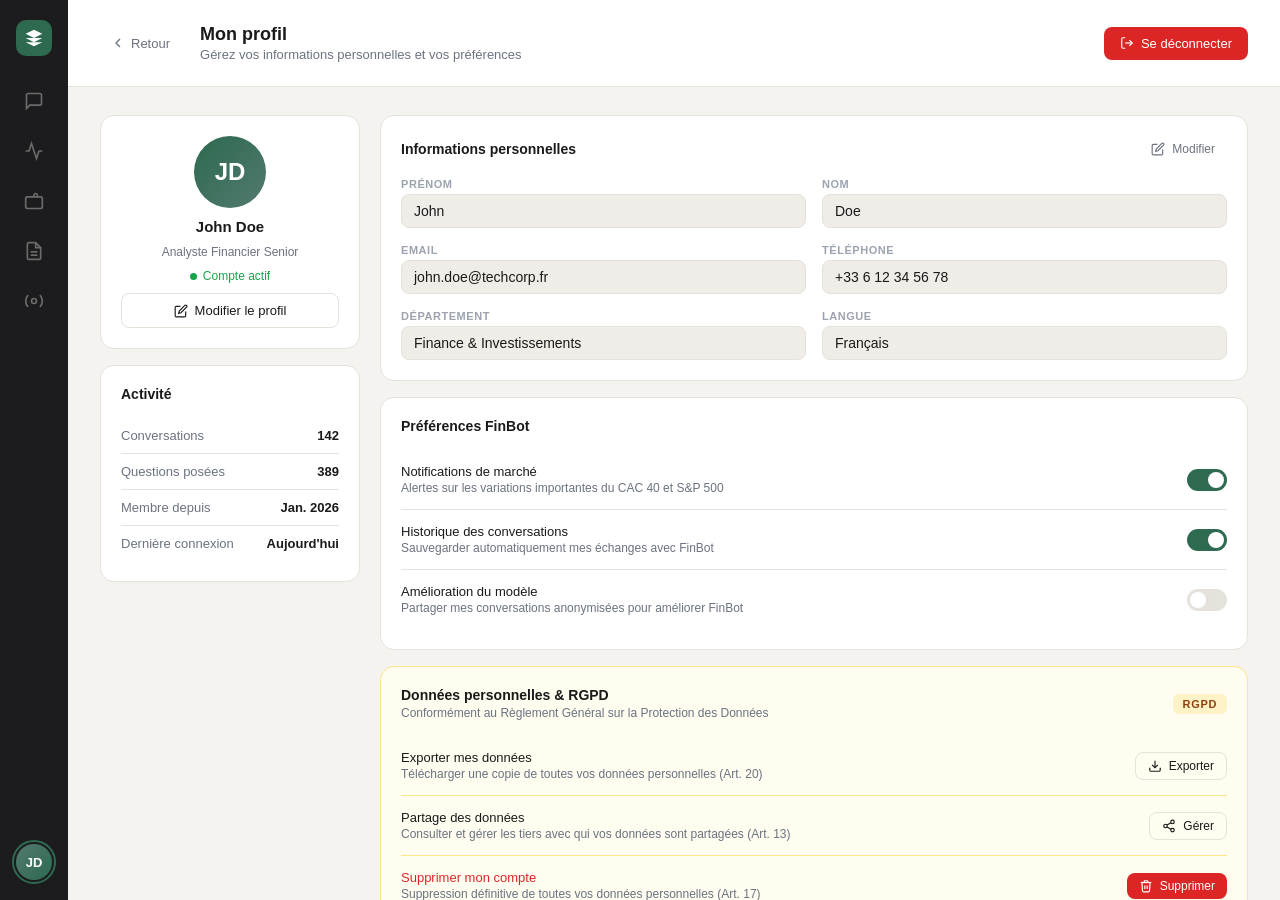
==== commit e4150197: "feat: update user profile details and enhance conversation history management" ====
--- a/profile.html
+++ b/profile.html
@@ -30,7 +30,7 @@
       <svg viewBox="0 0 24 24" fill="none" stroke="currentColor" stroke-width="2"><circle cx="12" cy="12" r="3"/><path d="M19.07 4.93a10 10 0 0 1 0 14.14M4.93 4.93a10 10 0 0 0 0 14.14"/></svg>
     </div>
     <div class="sidebar-spacer"></div>
-    <div class="sidebar-avatar sidebar-avatar--active" title="Mon profil">TC</div>
+    <div class="sidebar-avatar sidebar-avatar--active" title="Mon profil">JD</div>
   </nav>
 
   <!-- MAIN -->
@@ -61,8 +61,8 @@
 
         <!-- Avatar card -->
         <div class="card card--center">
-          <div class="avatar-circle">TC</div>
-          <div class="avatar-name">Thomas Cottin</div>
+          <div class="avatar-circle">JD</div>
+          <div class="avatar-name">John Doe</div>
           <div class="avatar-role">Analyste Financier Senior</div>
           <div class="avatar-badge">
             <span class="status-dot"></span>
@@ -114,15 +114,15 @@
           <div class="field-grid">
             <div class="field">
               <div class="field-label">Prénom</div>
-              <div class="field-value">Thomas</div>
+              <div class="field-value">John</div>
             </div>
             <div class="field">
               <div class="field-label">Nom</div>
-              <div class="field-value">Cottin</div>
+              <div class="field-value">Doe</div>
             </div>
             <div class="field">
               <div class="field-label">Email</div>
-              <div class="field-value">thomas.cottin@techcorp.fr</div>
+              <div class="field-value">john.doe@techcorp.fr</div>
             </div>
             <div class="field">
               <div class="field-label">Téléphone</div>
@@ -240,15 +240,15 @@
         <div class="form-grid">
           <div class="form-field">
             <label>Prénom</label>
-            <input type="text" value="Thomas" />
+            <input type="text" value="John" />
           </div>
           <div class="form-field">
             <label>Nom</label>
-            <input type="text" value="Cottin" />
+            <input type="text" value="Doe" />
           </div>
           <div class="form-field form-field--full">
             <label>Email</label>
-            <input type="email" value="thomas.cottin@techcorp.fr" />
+            <input type="email" value="john.doe@techcorp.fr" />
           </div>
           <div class="form-field">
             <label>Téléphone</label>
--- a/style.css
+++ b/style.css
@@ -153,6 +153,13 @@
 
 .history-group-label--spaced { margin-top: 10px; }
 
+.history-empty {
+  font-size: 12px;
+  color: var(--text-light);
+  text-align: center;
+  padding: 24px 12px;
+}
+
 .history-group-label {
   font-size: 11px;
   font-weight: 600;
@@ -606,6 +613,46 @@
   50%       { transform: scale(1.5); opacity: 0.5; }
 }
 
+/* ── MARKDOWN DANS LES BULLES ── */
+.message-bubble p { margin-bottom: 8px; }
+.message-bubble p:last-child { margin-bottom: 0; }
+.message-bubble ul, .message-bubble ol { padding-left: 18px; margin-bottom: 8px; }
+.message-bubble li { margin-bottom: 4px; }
+.message-bubble strong { font-weight: 600; }
+.message-bubble em { font-style: italic; }
+.message-bubble code {
+  background: rgba(0,0,0,0.07);
+  padding: 1px 5px;
+  border-radius: 4px;
+  font-family: monospace;
+  font-size: 12px;
+}
+.message-bubble pre {
+  background: rgba(0,0,0,0.06);
+  padding: 10px 12px;
+  border-radius: 8px;
+  overflow-x: auto;
+  margin: 8px 0;
+}
+.message-bubble pre code { background: none; padding: 0; }
+.message-bubble h1, .message-bubble h2, .message-bubble h3 {
+  font-weight: 600;
+  margin-bottom: 6px;
+  margin-top: 10px;
+}
+.message-bubble h1 { font-size: 16px; }
+.message-bubble h2 { font-size: 15px; }
+.message-bubble h3 { font-size: 14px; }
+.message-bubble blockquote {
+  border-left: 3px solid var(--border);
+  padding-left: 10px;
+  color: var(--text-muted);
+  margin: 6px 0;
+}
+.message-row.user .message-bubble code { background: rgba(255,255,255,0.2); }
+.message-row.user .message-bubble pre { background: rgba(255,255,255,0.15); }
+.message-row.user .message-bubble blockquote { border-color: rgba(255,255,255,0.4); color: rgba(255,255,255,0.8); }
+
 /* ── SCROLLBAR ── */
 ::-webkit-scrollbar { width: 4px; }
 ::-webkit-scrollbar-track { background: transparent; }
